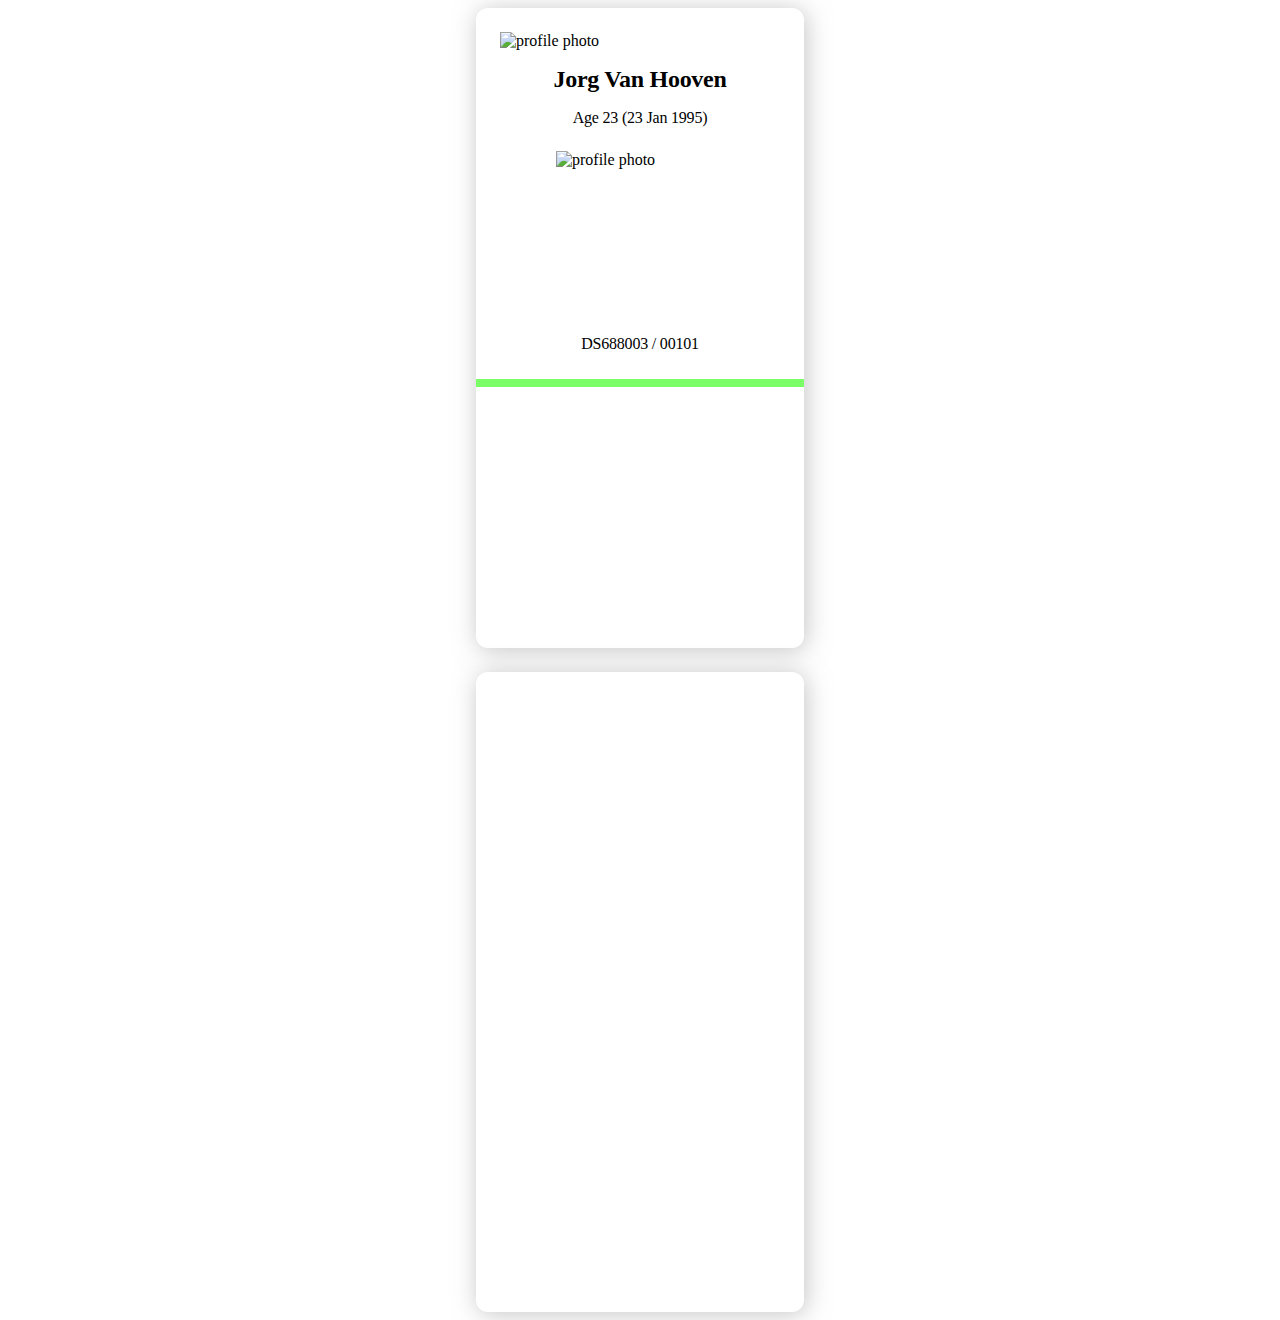
==== html/license/index.html @ 0577aa29 "finished first page" ====
<!doctype html>
<html class="no-js" lang="">

<head>
  <meta charset="utf-8">
  <title></title>
  <meta name="description" content="">
  <meta name="viewport" content="width=device-width, initial-scale=1">

  <link rel="manifest" href="site.webmanifest">
  <link rel="apple-touch-icon" href="icon.png">
  <!-- Place favicon.ico in the root directory -->

  <link rel="stylesheet" href="css/normalize.css">
  <link rel="stylesheet" href="../../css/license.css">

  <meta name="theme-color" content="#fafafa">
</head>

<body>
  <!--[if lte IE 9]>
    <p class="browserupgrade">You are using an <strong>outdated</strong> browser. Please <a href="https://browsehappy.com/">upgrade your browser</a> to improve your experience and security.</p>
  <![endif]-->

  <!-- Page 1 -->
  <div class="card-container">
    <img class="profile-container" src="../../assets/bitmap.png" alt="profile photo">
    <h3>Jorg Van Hooven</h3>
    <p>Age 23 (23 Jan 1995)</p>
    <img class="code-container" src="../../assets/qrcode.png" alt="profile photo">
    <p>DS688003 / 00101</p>
    <div class="license-type"></div>
  </div>
  
  <div class="divider"></div>

  <!-- Page 2 -->
    <div class="card-container">

      


    </div>


</body>

</html>
---- css/license.css ----
h3 {
	font-family: ObjectSans-Heavy;
	font-size: 24px;
	color: #000000;
	letter-spacing: -0.3px;
	text-align: center;
	margin: 0px
}

h4 {
font-family: ObjectSans-Heavy;
font-size: 16px;
color: #000000;
letter-spacing: -0.2px;
}

p {
font-family: ObjectSans-Regular;
font-size: 16px;
color: #000000;
letter-spacing: -0.2px;
text-align: center;
margin: 16px;
}


.micro {
font-family: ObjectSans-Regular;
font-size: 11px;
color: #000000;
letter-spacing: -0.14px;
text-align: right;
line-height: 24px;
}

.card-container {
	
	background: #FFFFFF;
	border-radius: 12px;
	box-shadow: 2px 2px 24px 0 rgba(140,140,140,0.50);
	overflow: hidden;
	margin: 0 auto;
	height: 640px;	
	width: 328px;

}

.profile-container {
	width: 280px;
	height: 280px;
	padding: 24px 24px 16px 24px;
}
.code-container {
	width: 168px;
	height: 168px;
	margin: 0 auto;
	display: block;
	padding-top: 8px;
}
.license-type {

	background: rgba(34,255,1,0.60);
	position: relative;
	height: 8px;
	width: 328px;
	bottom: -10px;

}

.divider {
	height:24px;
}
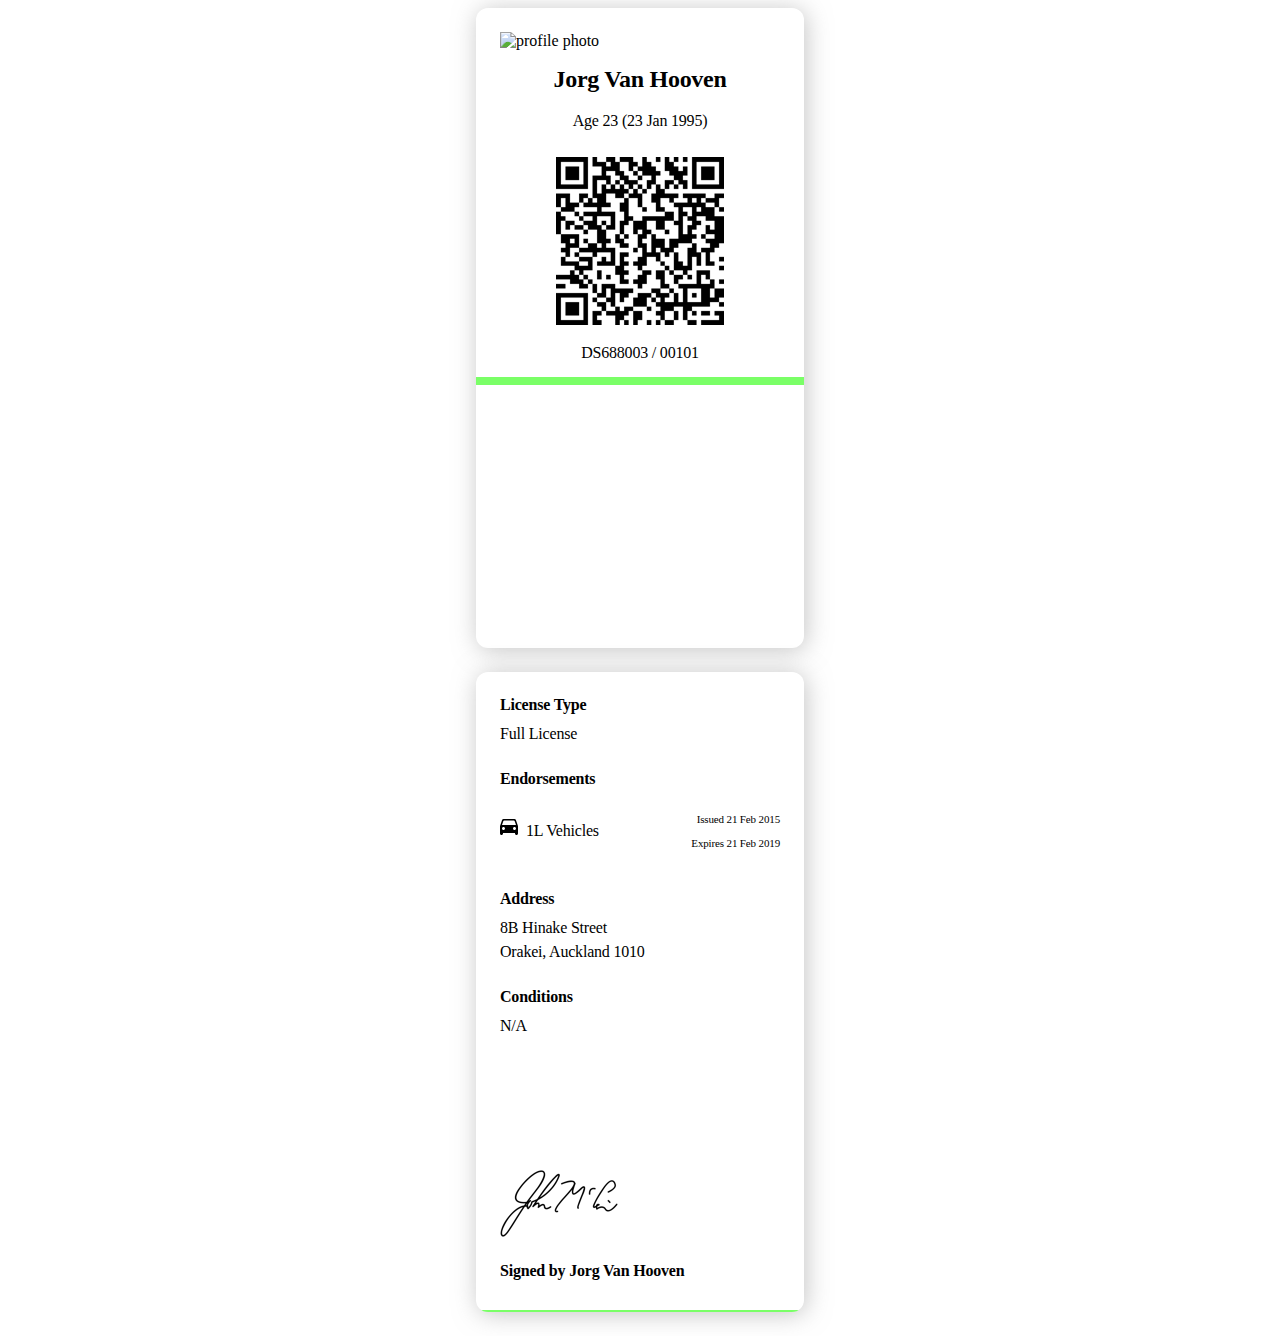
==== commit 84953a9a: "license done" ====
--- a/html/license/index.html
+++ b/html/license/index.html
@@ -25,20 +25,64 @@
   <!-- Page 1 -->
   <div class="card-container">
     <img class="profile-container" src="../../assets/bitmap.png" alt="profile photo">
-    <h3>Jorg Van Hooven</h3>
-    <p>Age 23 (23 Jan 1995)</p>
-    <img class="code-container" src="../../assets/qrcode.png" alt="profile photo">
-    <p>DS688003 / 00101</p>
+    <h3 class="font-center">Jorg Van Hooven</h3>
+    <p class="font-center">Age 23 (23 Jan 1995)</p>
+    <img class="code-container font-center" src="../../assets/qrcode.png" alt="profile photo">
+    <p class="font-center">DS688003 / 00101</p>
     <div class="license-type"></div>
   </div>
   
-  <div class="divider"></div>
 
   <!-- Page 2 -->
     <div class="card-container">
+      <div class="list-item">
+        <h4 class="font-left header-left">License Type</h4>
+        <p class="font-left">Full License</p>
+      </div>
 
-      
+      <div class="list-item">
+        <h4 class="font-left header-left">Endorsements</h4>
+            <div class="row-container">
+              <div class="column">
+                <svg class="icon-margin" width="18px" height="16px" viewBox="0 0 18 16" version="1.1" xmlns="http://www.w3.org/2000/svg" xmlns:xlink="http://www.w3.org/1999/xlink">
+                    <g id="Driver-App" stroke="none" stroke-width="1" fill="none" fill-rule="evenodd">
+                        <g id="Driver-2" transform="translate(-51.000000, -864.000000)">
+                            <g id="Group" transform="translate(48.000000, 816.000000)">
+                                <g id="round-directions_car-24px" transform="translate(0.000000, 43.000000)">
+                                    <polygon id="Path" points="0 0 24 0 24 24 0 24"></polygon>
+                                    <path d="M18.92,6.01 C18.72,5.42 18.16,5 17.5,5 L6.5,5 C5.84,5 5.29,5.42 5.08,6.01 L3.11,11.68 C3.04,11.89 3,12.11 3,12.34 L3,19.5 C3,20.33 3.67,21 4.5,21 C5.33,21 6,20.33 6,19.5 L6,19 L18,19 L18,19.5 C18,20.32 18.67,21 19.5,21 C20.32,21 21,20.33 21,19.5 L21,12.34 C21,12.12 20.96,11.89 20.89,11.68 L18.92,6.01 Z M6.5,16 C5.67,16 5,15.33 5,14.5 C5,13.67 5.67,13 6.5,13 C7.33,13 8,13.67 8,14.5 C8,15.33 7.33,16 6.5,16 Z M17.5,16 C16.67,16 16,15.33 16,14.5 C16,13.67 16.67,13 17.5,13 C18.33,13 19,13.67 19,14.5 C19,15.33 18.33,16 17.5,16 Z M5,11 L6.27,7.18 C6.41,6.78 6.79,6.5 7.22,6.5 L16.78,6.5 C17.21,6.5 17.59,6.78 17.73,7.18 L19,11 L5,11 Z" id="Shape" fill="#000000" fill-rule="nonzero"></path>
+                                </g>
+                            </g>
+                        </g>
+                    </g>
+                </svg>
+                <p class="font-left">1L Vehicles</p>
+              </div>
+              <div class="column">
+                <p class="micro">Issued 21 Feb 2015<br>Expires 21 Feb 2019</p>
 
+            </div>
+            </div>
+            
+      </div>
+
+      <div class="list-item">
+        <h4 class="font-left header-left">Address</h4>
+        <p class="font-left">8B Hinake Street + <br>Orakei, Auckland 1010</p>
+      </div>      
+
+      <div class="list-item">
+        <h4 class="font-left header-left">Conditions</h4>
+        <p class="font-left">N/A</p>
+      </div>            
+      <div class="list-item">
+        <br><br><br><br><br><br>
+        <img src="../../assets/sig.png" alt="signature">
+        <h4>Signed by Jorg Van Hooven</h4>
+      </div>
+    <div class="shitty-hacky-divider"></div>  
+    <div class="license-type"></div>
 
     </div>
 
--- a/css/license.css
+++ b/css/license.css
@@ -3,7 +3,7 @@
 	font-size: 24px;
 	color: #000000;
 	letter-spacing: -0.3px;
-	text-align: center;
+
 	margin: 0px
 }
 
@@ -19,8 +19,7 @@
 font-size: 16px;
 color: #000000;
 letter-spacing: -0.2px;
-text-align: center;
-margin: 16px;
+line-height: 24px;
 }
 
 
@@ -40,6 +39,7 @@
 	box-shadow: 2px 2px 24px 0 rgba(140,140,140,0.50);
 	overflow: hidden;
 	margin: 0 auto;
+	margin-bottom: 24px;
 	height: 640px;	
 	width: 328px;
 
@@ -63,10 +63,42 @@
 	position: relative;
 	height: 8px;
 	width: 328px;
-	bottom: -10px;
+	bottom: 4px;
 
 }
 
-.divider {
-	height:24px;
+.font-center {
+	text-align: center;
 }
+
+.font-left {
+	text-align: left;
+	margin: 0px
+}
+.header-left {
+	margin-bottom: 8px;
+}
+
+.icon-margin {
+	margin-right:8px;
+}
+
+
+
+.list-item {
+	margin: 24px 24px 24px 24px;
+	text-align: left;
+
+}
+.column {
+	display: flex;
+}
+.row-container {
+	display: flex;
+	margin: 0px;
+	justify-content: space-between;
+    align-items: center
+}
+.shitty-hacky-divider {
+	height:10px;
+}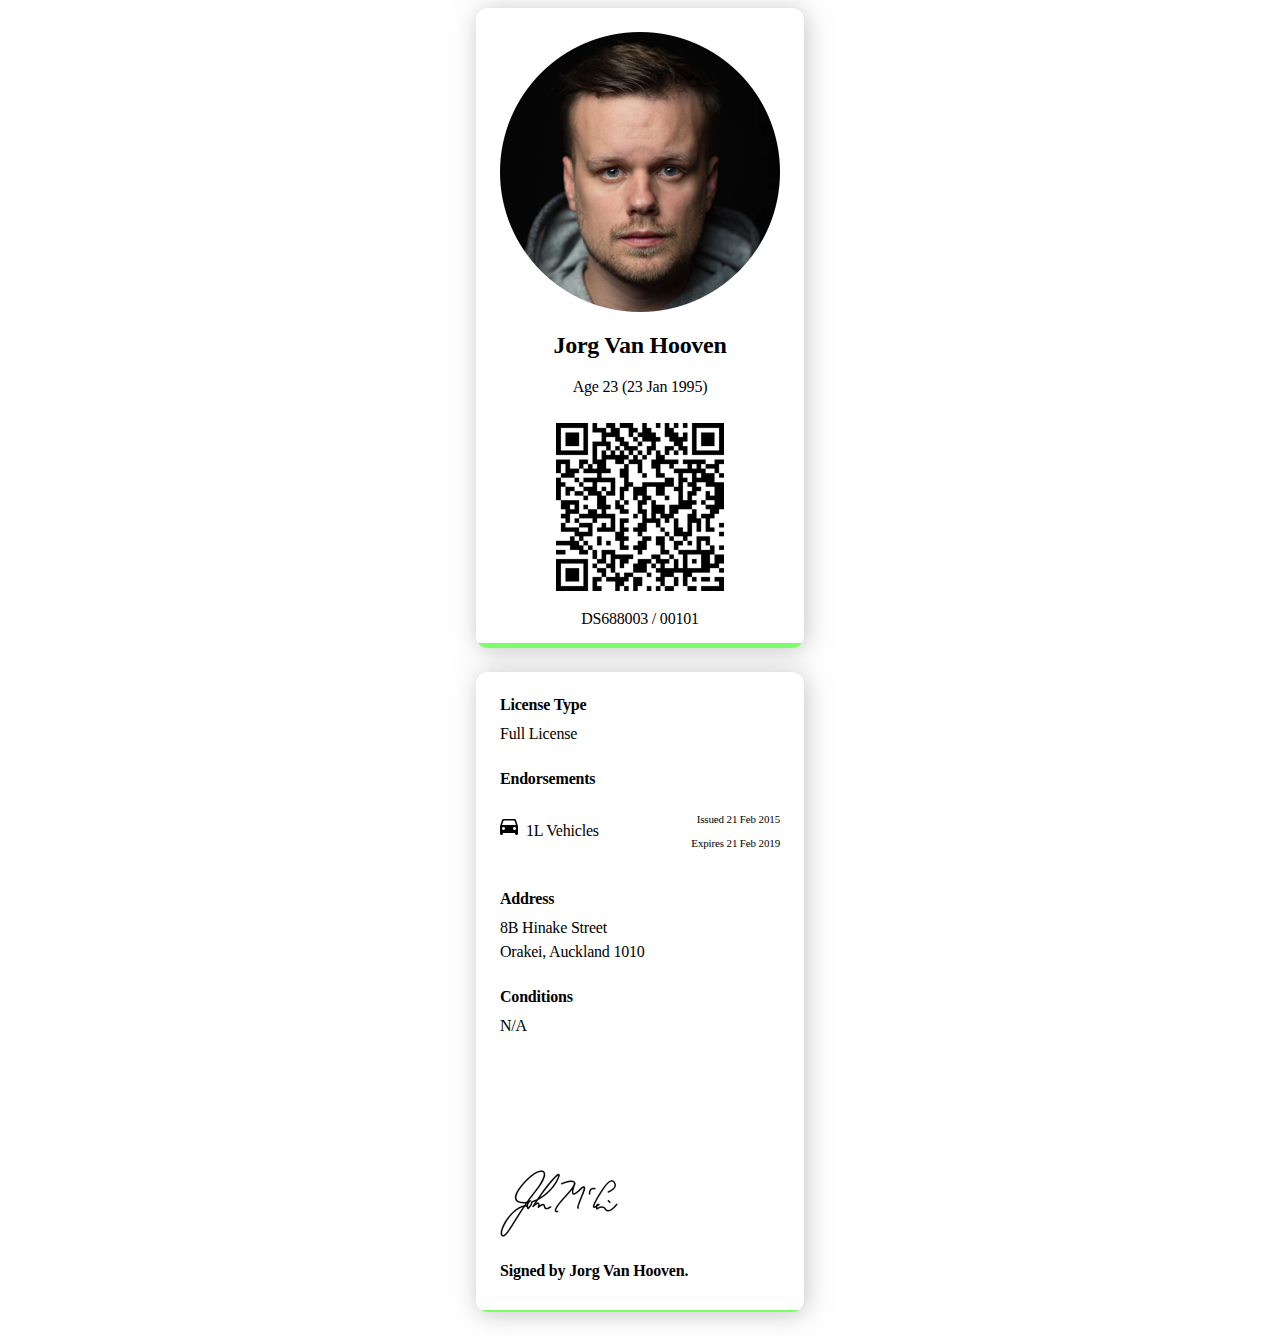
==== commit 632adf8e: "fixed image" ====
--- a/html/license/index.html
+++ b/html/license/index.html
@@ -24,7 +24,7 @@
 
   <!-- Page 1 -->
   <div class="card-container">
-    <img class="profile-container" src="../../assets/bitmap.png" alt="profile photo">
+    <img class="profile-container" src="../../assets/Bitmap.png" alt="profile photo">
     <h3 class="font-center">Jorg Van Hooven</h3>
     <p class="font-center">Age 23 (23 Jan 1995)</p>
     <img class="code-container font-center" src="../../assets/qrcode.png" alt="profile photo">
@@ -79,7 +79,7 @@
       <div class="list-item">
         <br><br><br><br><br><br>
         <img src="../../assets/sig.png" alt="signature">
-        <h4>Signed by Jorg Van Hooven</h4>
+        <h4>Signed by Jorg Van Hooven.</h4>
       </div>
     <div class="shitty-hacky-divider"></div>  
     <div class="license-type"></div>
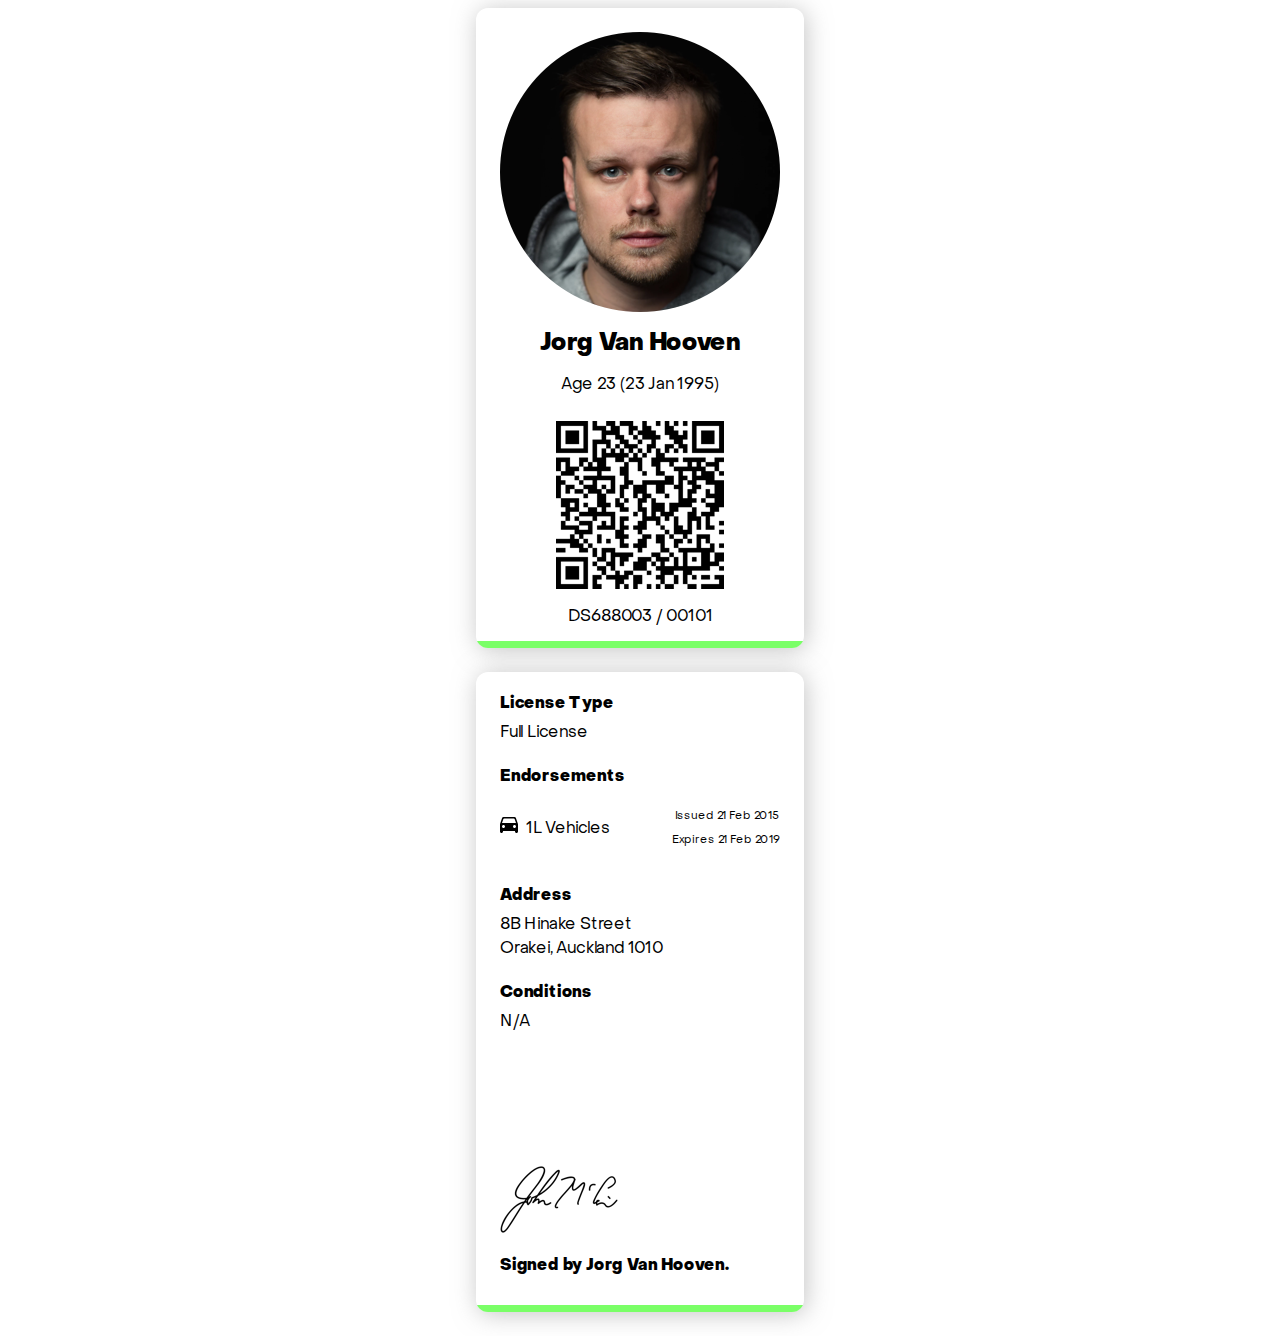
==== commit 1e3ecac8: "updated readme" ====
--- a/html/license/index.html
+++ b/html/license/index.html
@@ -11,8 +11,8 @@
   <link rel="apple-touch-icon" href="icon.png">
   <!-- Place favicon.ico in the root directory -->
 
-  <link rel="stylesheet" href="css/normalize.css">
   <link rel="stylesheet" href="../../css/license.css">
+   <link rel="stylesheet" href="../../css/base/typography.css">
 
   <meta name="theme-color" content="#fafafa">
 </head>
--- a/css/base/typography.css
+++ b/css/base/typography.css
@@ -0,0 +1,64 @@
+@font-face {
+  font-family: 'ObjectSans-Heavy';
+  src: url('../../assets/fonts/object-sans/ObjectSans-Heavy.otf') format('otf');
+  src: url('../../assets/fonts/object-sans/ObjectSans-Heavy.ttf') format('ttf');
+  src: url('../../assets/fonts/object-sans/ObjectSans-Heavy.woff') format('woff');
+  src: url('../../assets/fonts/object-sans/ObjectSans-Heavy.woff2') format('woff2');
+}
+
+@font-face {
+  font-family: 'ObjectSans-Regular';
+  src: url('../../assets/fonts/object-sans/ObjectSans-Regular.otf') format('otf');
+  src: url('../../assets/fonts/object-sans/ObjectSans-Regular.ttf') format('ttf');
+  src: url('../../assets/fonts/object-sans/ObjectSans-Regular.woff') format('woff');
+  src: url('../../assets/fonts/object-sans/ObjectSans-Regular.woff2') format('woff2');
+}
+
+h1 {
+  font-family: ObjectSans-Heavy;
+	font-size: 40px;
+  color: #000000;
+}
+
+h3 {
+	font-family: ObjectSans-Heavy;
+	font-size: 24px;
+	color: #000000;
+	letter-spacing: -0.3px;
+	text-align: center;
+}
+
+h4 {
+font-family: ObjectSans-Heavy;
+font-size: 16px;
+color: #000000;
+letter-spacing: -0.2px;
+}
+
+p {
+font-family: ObjectSans-Regular;
+font-size: 16px;
+color: #000000;
+letter-spacing: -0.2px;
+text-align: center;
+}
+
+
+.micro {
+font-family: ObjectSans-Regular;
+font-size: 11px;
+color: #000000;
+letter-spacing: -0.14px;
+text-align: right;
+line-height: 24px;
+}
+
+.font--bold {
+  font-family: ObjectSans-Heavy;
+}
+
+.no-underline {
+  text-decoration: none;
+}
+
+
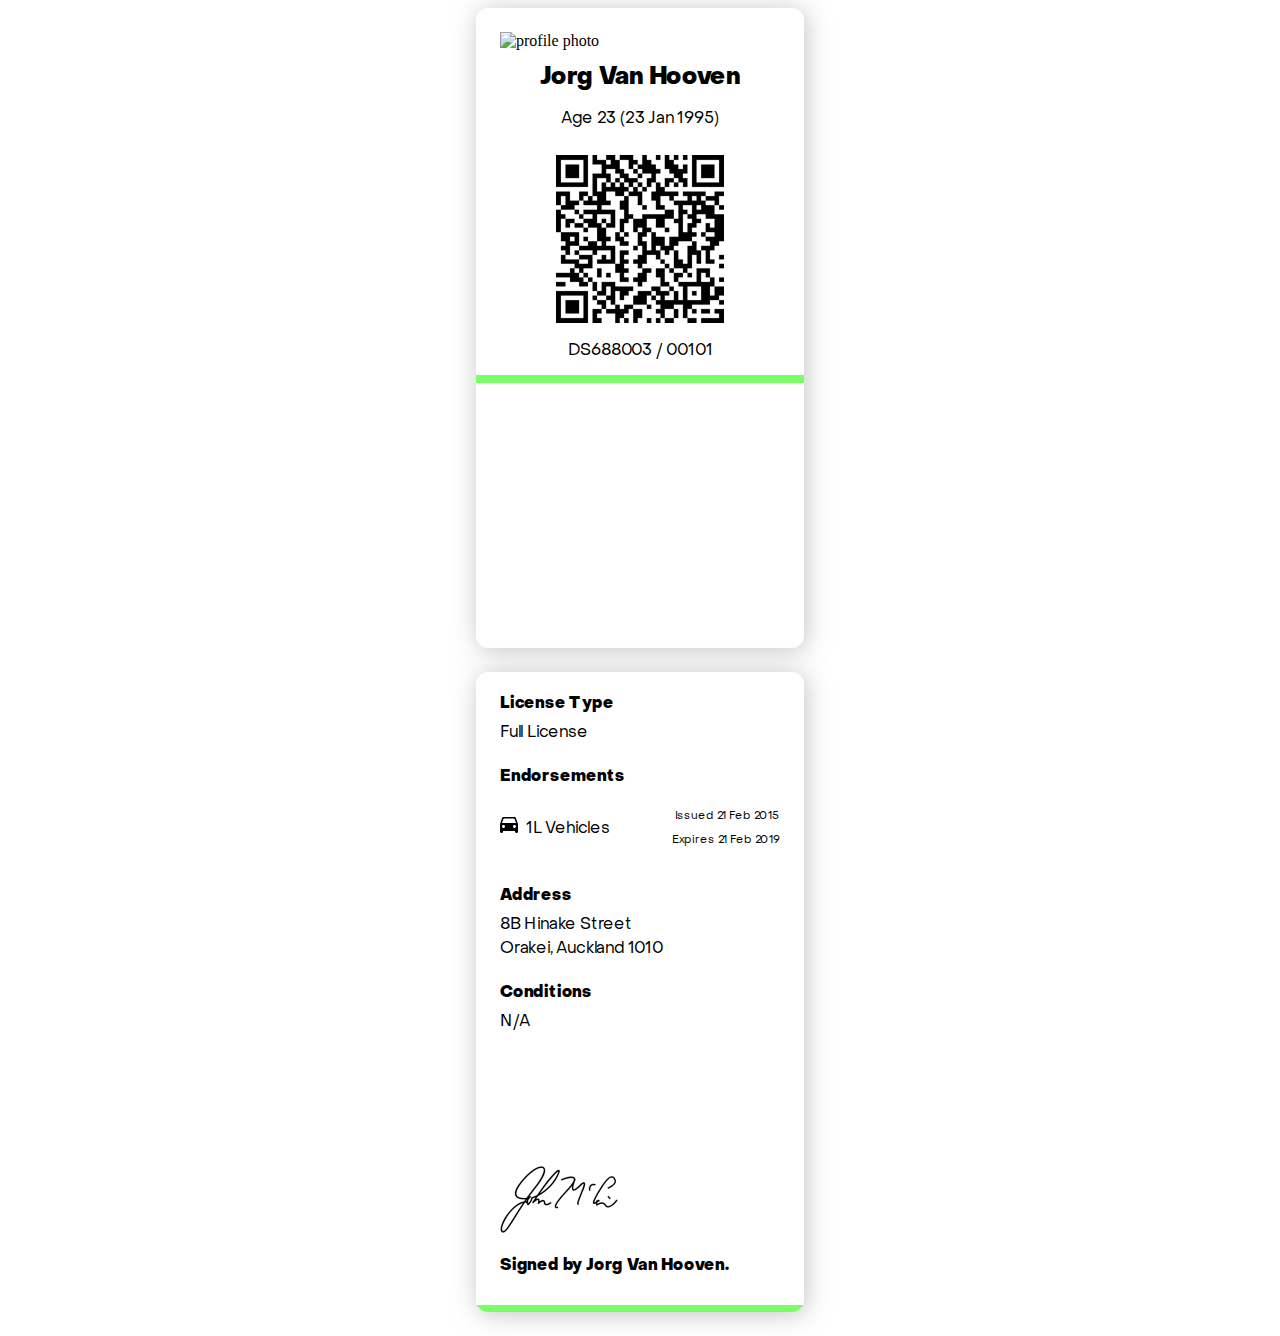
==== commit 8f8f9942: "updated asset link to small b" ====
--- a/html/license/index.html
+++ b/html/license/index.html
@@ -24,7 +24,7 @@
 
   <!-- Page 1 -->
   <div class="card-container">
-    <img class="profile-container" src="../../assets/Bitmap.png" alt="profile photo">
+    <img class="profile-container" src="../../assets/bitmap.png" alt="profile photo">
     <h3 class="font-center">Jorg Van Hooven</h3>
     <p class="font-center">Age 23 (23 Jan 1995)</p>
     <img class="code-container font-center" src="../../assets/qrcode.png" alt="profile photo">
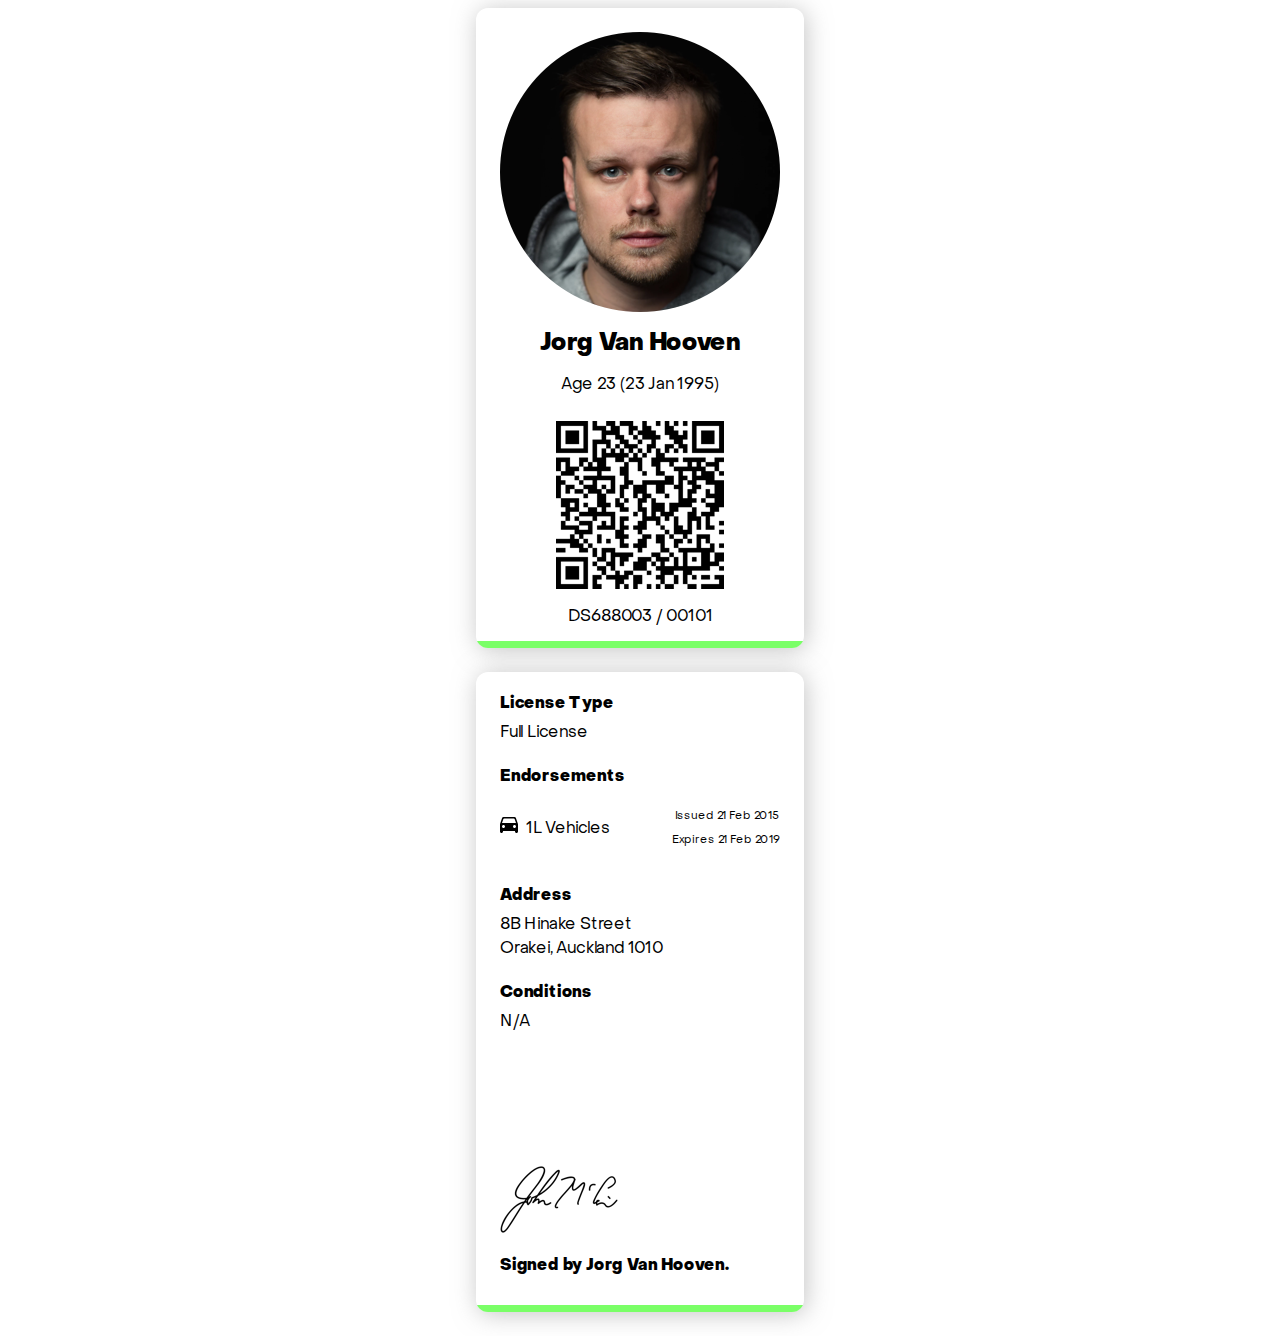
==== commit a36d489d: "implement api integration" ====
--- a/html/license/index.html
+++ b/html/license/index.html
@@ -34,57 +34,57 @@
   
 
   <!-- Page 2 -->
-    <div class="card-container">
-      <div class="list-item">
-        <h4 class="font-left header-left">License Type</h4>
-        <p class="font-left">Full License</p>
-      </div>
+  <div class="card-container">
+    <div class="list-item">
+      <h4 class="font-left header-left">License Type</h4>
+      <p class="font-left">Full License</p>
+    </div>
 
-      <div class="list-item">
-        <h4 class="font-left header-left">Endorsements</h4>
-            <div class="row-container">
-              <div class="column">
-                <svg class="icon-margin" width="18px" height="16px" viewBox="0 0 18 16" version="1.1" xmlns="http://www.w3.org/2000/svg" xmlns:xlink="http://www.w3.org/1999/xlink">
-                    <g id="Driver-App" stroke="none" stroke-width="1" fill="none" fill-rule="evenodd">
-                        <g id="Driver-2" transform="translate(-51.000000, -864.000000)">
-                            <g id="Group" transform="translate(48.000000, 816.000000)">
-                                <g id="round-directions_car-24px" transform="translate(0.000000, 43.000000)">
-                                    <polygon id="Path" points="0 0 24 0 24 24 0 24"></polygon>
-                                    <path d="M18.92,6.01 C18.72,5.42 18.16,5 17.5,5 L6.5,5 C5.84,5 5.29,5.42 5.08,6.01 L3.11,11.68 C3.04,11.89 3,12.11 3,12.34 L3,19.5 C3,20.33 3.67,21 4.5,21 C5.33,21 6,20.33 6,19.5 L6,19 L18,19 L18,19.5 C18,20.32 18.67,21 19.5,21 C20.32,21 21,20.33 21,19.5 L21,12.34 C21,12.12 20.96,11.89 20.89,11.68 L18.92,6.01 Z M6.5,16 C5.67,16 5,15.33 5,14.5 C5,13.67 5.67,13 6.5,13 C7.33,13 8,13.67 8,14.5 C8,15.33 7.33,16 6.5,16 Z M17.5,16 C16.67,16 16,15.33 16,14.5 C16,13.67 16.67,13 17.5,13 C18.33,13 19,13.67 19,14.5 C19,15.33 18.33,16 17.5,16 Z M5,11 L6.27,7.18 C6.41,6.78 6.79,6.5 7.22,6.5 L16.78,6.5 C17.21,6.5 17.59,6.78 17.73,7.18 L19,11 L5,11 Z" id="Shape" fill="#000000" fill-rule="nonzero"></path>
-                                </g>
-                            </g>
-                        </g>
-                    </g>
-                </svg>
-                <p class="font-left">1L Vehicles</p>
-              </div>
-              <div class="column">
-                <p class="micro">Issued 21 Feb 2015<br>Expires 21 Feb 2019</p>
+    <div class="list-item">
+      <h4 class="font-left header-left">Endorsements</h4>
+          <div class="row-container">
+            <div class="column">
+              <svg class="icon-margin" width="18px" height="16px" viewBox="0 0 18 16" version="1.1" xmlns="http://www.w3.org/2000/svg" xmlns:xlink="http://www.w3.org/1999/xlink">
+                  <g id="Driver-App" stroke="none" stroke-width="1" fill="none" fill-rule="evenodd">
+                      <g id="Driver-2" transform="translate(-51.000000, -864.000000)">
+                          <g id="Group" transform="translate(48.000000, 816.000000)">
+                              <g id="round-directions_car-24px" transform="translate(0.000000, 43.000000)">
+                                  <polygon id="Path" points="0 0 24 0 24 24 0 24"></polygon>
+                                  <path d="M18.92,6.01 C18.72,5.42 18.16,5 17.5,5 L6.5,5 C5.84,5 5.29,5.42 5.08,6.01 L3.11,11.68 C3.04,11.89 3,12.11 3,12.34 L3,19.5 C3,20.33 3.67,21 4.5,21 C5.33,21 6,20.33 6,19.5 L6,19 L18,19 L18,19.5 C18,20.32 18.67,21 19.5,21 C20.32,21 21,20.33 21,19.5 L21,12.34 C21,12.12 20.96,11.89 20.89,11.68 L18.92,6.01 Z M6.5,16 C5.67,16 5,15.33 5,14.5 C5,13.67 5.67,13 6.5,13 C7.33,13 8,13.67 8,14.5 C8,15.33 7.33,16 6.5,16 Z M17.5,16 C16.67,16 16,15.33 16,14.5 C16,13.67 16.67,13 17.5,13 C18.33,13 19,13.67 19,14.5 C19,15.33 18.33,16 17.5,16 Z M5,11 L6.27,7.18 C6.41,6.78 6.79,6.5 7.22,6.5 L16.78,6.5 C17.21,6.5 17.59,6.78 17.73,7.18 L19,11 L5,11 Z" id="Shape" fill="#000000" fill-rule="nonzero"></path>
+                              </g>
+                          </g>
+                      </g>
+                  </g>
+              </svg>
+              <p class="font-left">1L Vehicles</p>
+            </div>
+            <div class="column">
+              <p class="micro">Issued 21 Feb 2015<br>Expires 21 Feb 2019</p>
 
-            </div>
-            </div>
-            
-      </div>
+          </div>
+          </div>
+          
+    </div>
 
-      <div class="list-item">
-        <h4 class="font-left header-left">Address</h4>
-        <p class="font-left">8B Hinake Street +    <div class="list-item">
+      <h4 class="font-left header-left">Address</h4>
+      <p class="font-left">8B Hinake Street   <br>Orakei, Auckland 1010</p>
-      </div>      
+    </div>      
 
-      <div class="list-item">
-        <h4 class="font-left header-left">Conditions</h4>
-        <p class="font-left">N/A</p>
-      </div>            
-      <div class="list-item">
-        <br><br><br><br><br><br>
-        <img src="../../assets/sig.png" alt="signature">
-        <h4>Signed by Jorg Van Hooven.</h4>
-      </div>
-    <div class="shitty-hacky-divider"></div>  
-    <div class="license-type"></div>
+    <div class="list-item">
+      <h4 class="font-left header-left">Conditions</h4>
+      <p class="font-left">N/A</p>
+    </div>            
+    <div class="list-item">
+      <br><br><br><br><br><br>
+      <img src="../../assets/sig.png" alt="signature">
+      <h4>Signed by Jorg Van Hooven.</h4>
+    </div>
+  <div class="shitty-hacky-divider"></div>  
+  <div class="license-type"></div>
 
-    </div>
+  </div>
 
 
 </body>
